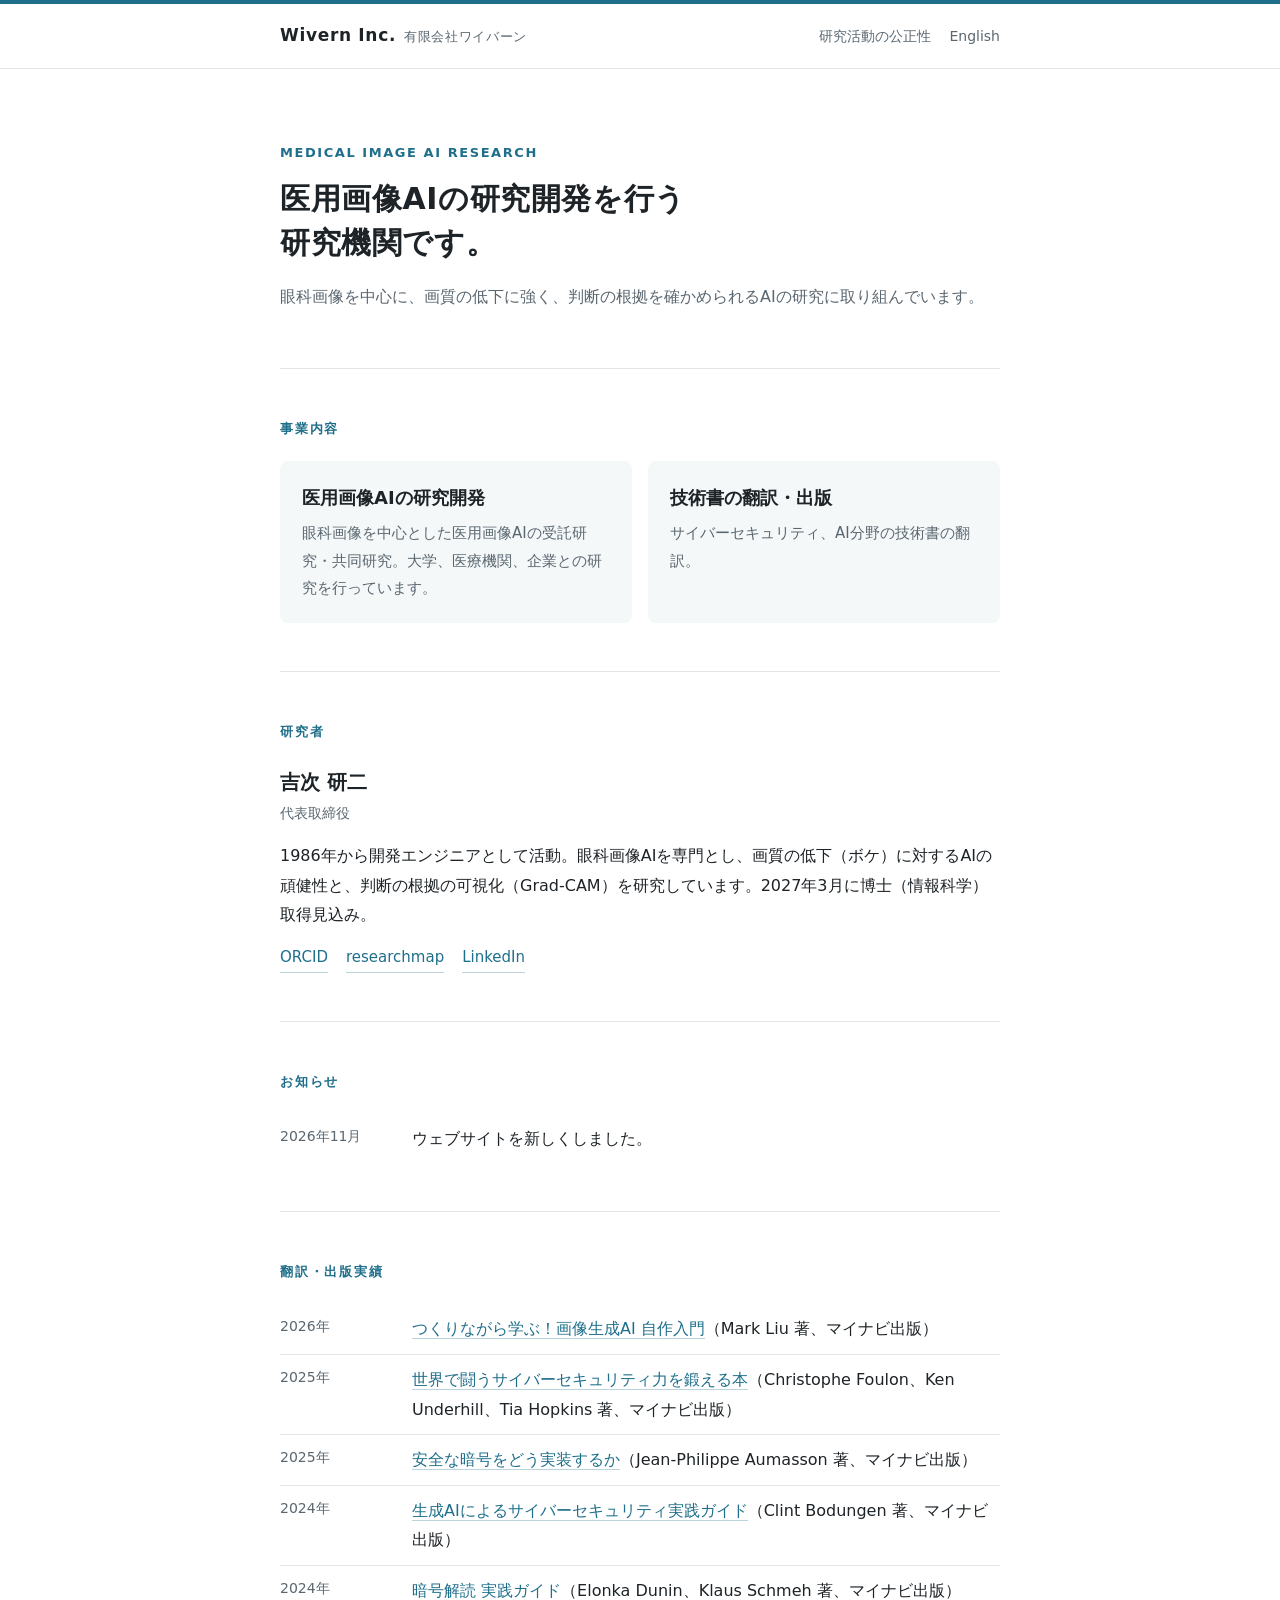
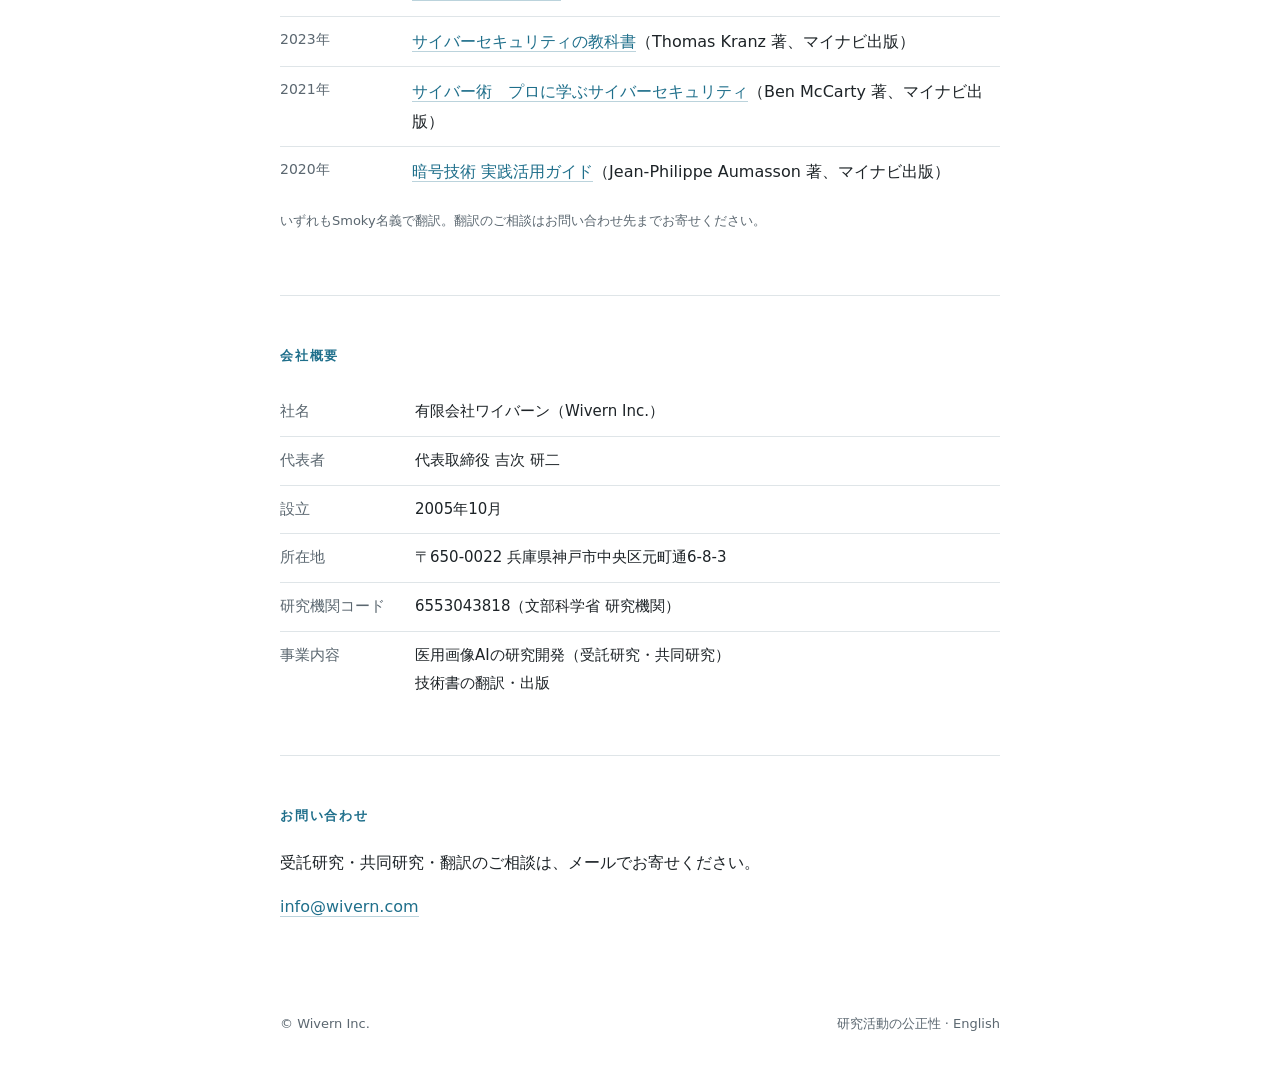
==== index.html @ 62ad583f "Update index.html" ====
<!doctype html>
<html lang="ja">
<head>
<meta charset="utf-8">
<meta name="viewport" content="width=device-width,initial-scale=1">
<title>有限会社ワイバーン | wivern Inc.</title>
<meta name="description" content="有限会社ワイバーンは、医用画像AIの研究開発を行う研究機関です。">
<link rel="stylesheet" href="/style.css">
<link rel="alternate" hreflang="en" href="https://wivern.com/en/">
</head>
<body>
<header class="site"><div class="wrap">
  <a class="brand" href="/">Wivern Inc.<small>有限会社ワイバーン</small></a>
  <nav><a href="/integrity.html">研究活動の公正性</a><a href="/en/">English</a></nav>
</div></header>

<main class="wrap">
  <div class="hero">
    <p class="kicker">MEDICAL IMAGE AI RESEARCH</p>
    <h1>医用画像AIの研究開発を行う<br>研究機関です。</h1>
    <p class="lead">眼科画像を中心に、画質の低下に強く、判断の根拠を確かめられるAIの研究に取り組んでいます。</p>
  </div>

  <section id="business">
    <h2>事業内容</h2>
    <div class="cards">
      <div class="card">
        <h3>医用画像AIの研究開発</h3>
        <p>眼科画像を中心とした医用画像AIの受託研究・共同研究。大学、医療機関、企業との研究を行っています。</p>
      </div>
      <div class="card">
        <h3>技術書の翻訳・出版</h3>
        <p>サイバーセキュリティ、AI分野の技術書の翻訳。</p>
      </div>
    </div>
  </section>

  <section id="researcher" class="person">
    <h2>研究者</h2>
    <p class="name">吉次 研二</p>
    <p class="role">代表取締役</p>
    <p>1986年から開発エンジニアとして活動。眼科画像AIを専門とし、画質の低下（ボケ）に対するAIの頑健性と、判断の根拠の可視化（Grad-CAM）を研究しています。2027年3月に博士（情報科学）取得見込み。</p>
    <!-- 2027年4月以降に追加：慶應義塾大学医学部眼科学教室 客員研究員／兵庫県立大学 客員研究員 -->
    <div class="links">
      <a href="https://orcid.org/0009-0009-2370-3183">ORCID</a>
      <a href="https://researchmap.jp/smokyjp">researchmap</a>
      <a href="https://www.linkedin.com/in/kenji-yoshitsugu/">LinkedIn</a>
    </div>
  </section>

  <section id="news">
    <h2>お知らせ</h2>
    <ul class="plain">
      <li><span class="when">2026年11月</span><span>ウェブサイトを新しくしました。</span></li>
    </ul>
  </section>

  <section id="books">
    <h2>翻訳・出版実績</h2>
    <ul class="plain">
      <li><span class="when">2026年</span><span><a href="https://book.mynavi.jp/ec/products/detail/id=151754">つくりながら学ぶ！画像生成AI 自作入門</a>（Mark Liu 著、マイナビ出版）</span></li>
      <li><span class="when">2025年</span><span><a href="https://book.mynavi.jp/ec/products/detail/id=148414">世界で闘うサイバーセキュリティ力を鍛える本</a>（Christophe Foulon、Ken Underhill、Tia Hopkins 著、マイナビ出版）</span></li>
      <li><span class="when">2025年</span><span><a href="https://book.mynavi.jp/ec/products/detail/id=147364">安全な暗号をどう実装するか</a>（Jean-Philippe Aumasson 著、マイナビ出版）</span></li>
      <li><span class="when">2024年</span><span><a href="https://book.mynavi.jp/ec/products/detail/id=146171">生成AIによるサイバーセキュリティ実践ガイド</a>（Clint Bodungen 著、マイナビ出版）</span></li>
      <li><span class="when">2024年</span><span><a href="https://book.mynavi.jp/ec/products/detail/id=145965">暗号解読 実践ガイド</a>（Elonka Dunin、Klaus Schmeh 著、マイナビ出版）</span></li>
      <li><span class="when">2023年</span><span><a href="https://book.mynavi.jp/ec/products/detail/id=141365">サイバーセキュリティの教科書</a>（Thomas Kranz 著、マイナビ出版）</span></li>
      <li><span class="when">2021年</span><span><a href="https://book.mynavi.jp/ec/products/detail/id=126751">サイバー術　プロに学ぶサイバーセキュリティ</a>（Ben McCarty 著、マイナビ出版）</span></li>
      <li><span class="when">2020年</span><span><a href="https://book.mynavi.jp/ec/products/detail/id=117007">暗号技術 実践活用ガイド</a>（Jean-Philippe Aumasson 著、マイナビ出版）</span></li>
    </ul>
    <p class="note" style="margin-top:12px">いずれもSmoky名義で翻訳。翻訳のご相談はお問い合わせ先までお寄せください。</p>
  </section>

  <section id="company">
    <h2>会社概要</h2>
    <table class="profile">
      <tr><th>社名</th><td>有限会社ワイバーン（Wivern Inc.）</td></tr>
      <tr><th>代表者</th><td>代表取締役 吉次 研二</td></tr>
      <tr><th>設立</th><td>2005年10月</td></tr>
      <tr><th>所在地</th><td>〒650-0022 兵庫県神戸市中央区元町通6-8-3</td></tr>
      <tr><th>研究機関コード</th><td>6553043818（文部科学省 研究機関）</td></tr>
      <tr><th>事業内容</th><td>医用画像AIの研究開発（受託研究・共同研究）<br>技術書の翻訳・出版</td></tr>
    </table>
  </section>

  <section id="contact" style="border-bottom:0">
    <h2>お問い合わせ</h2>
    <p>受託研究・共同研究・翻訳のご相談は、メールでお寄せください。</p>
    <p><a href="mailto:info@wivern.com">info@wivern.com</a></p>
  </section>
</main>

<footer><div class="wrap">
  <span>© Wivern Inc.</span>
  <span><a href="/integrity.html">研究活動の公正性</a> · <a href="/en/">English</a></span>
</div></footer>
</body>
</html>
---- style.css ----
:root{--ink:#1d2327;--sub:#5b6770;--line:#dfe5e8;--accent:#1F6F8B;--bg:#ffffff;--soft:#f5f8f9}
*{box-sizing:border-box}
html{-webkit-text-size-adjust:100%}
body{margin:0;background:var(--bg);color:var(--ink);font-family:"Hiragino Sans","Hiragino Kaku Gothic ProN","Noto Sans JP","Yu Gothic UI","Meiryo",system-ui,sans-serif;line-height:1.85;font-size:16px}
a{color:var(--accent);text-decoration:none;border-bottom:1px solid rgba(31,111,139,.3)}
a:hover{border-bottom-color:var(--accent)}
.wrap{max-width:760px;margin:0 auto;padding:0 20px}
header.site{border-top:4px solid var(--accent);border-bottom:1px solid var(--line)}
header.site .wrap{display:flex;justify-content:space-between;align-items:center;height:64px}
.brand{font-weight:700;letter-spacing:.04em;color:var(--ink);border:0;font-size:17px}
.brand small{font-weight:400;color:var(--sub);margin-left:.6em;font-size:13px}
nav a{font-size:14px;margin-left:18px;border:0;color:var(--sub)}
nav a:hover{color:var(--accent)}
.hero{padding:72px 0 56px;border-bottom:1px solid var(--line)}
.hero p.kicker{margin:0 0 12px;color:var(--accent);font-size:13px;letter-spacing:.12em;font-weight:700}
.hero h1{margin:0 0 18px;font-size:30px;line-height:1.45;letter-spacing:.02em}
.hero p.lead{margin:0;color:var(--sub);font-size:16px}
section{padding:48px 0;border-bottom:1px solid var(--line)}
section h2{font-size:13px;letter-spacing:.14em;color:var(--accent);margin:0 0 20px;font-weight:700;text-transform:uppercase}
h3{font-size:18px;margin:0 0 6px}
p{margin:0 0 14px}
.cards{display:grid;grid-template-columns:1fr 1fr;gap:16px}
.card{background:var(--soft);border-radius:8px;padding:20px 22px}
.card p{margin:0;color:var(--sub);font-size:15px}
.person .name{font-size:20px;font-weight:700;margin:0}
.person .role{color:var(--sub);font-size:14px;margin:0 0 14px}
.links{display:flex;flex-wrap:wrap;gap:10px 18px;margin-top:10px;font-size:15px}
ul.plain{list-style:none;margin:0;padding:0}
ul.plain li{padding:10px 0;border-top:1px solid var(--line);display:grid;grid-template-columns:7.5em 1fr;gap:12px}
ul.plain li:first-child{border-top:0}
ul.plain .when{color:var(--sub);font-size:14px;font-variant-numeric:tabular-nums}
table.profile{border-collapse:collapse;width:100%;font-size:15px}
table.profile th,table.profile td{text-align:left;padding:10px 0;border-top:1px solid var(--line);vertical-align:top}
table.profile tr:first-child th,table.profile tr:first-child td{border-top:0}
table.profile th{width:9em;font-weight:400;color:var(--sub)}
table.profile.wide th{width:14em}
@media (max-width:600px){table.profile.wide th{width:9em}}
.note{font-size:13px;color:var(--sub)}
footer{padding:28px 0 40px;color:var(--sub);font-size:13px}
footer .wrap{display:flex;justify-content:space-between;flex-wrap:wrap;gap:8px}
footer a{color:var(--sub);border:0}
.todo{background:#fff4d6;padding:0 .25em;border-radius:3px}
@media (max-width:600px){
 .hero{padding:48px 0 40px}.hero h1{font-size:24px}
 .cards{grid-template-columns:1fr}
 nav a{margin-left:12px}
 .brand small{display:none}
 ul.plain li{grid-template-columns:1fr;gap:0}
 table.profile th{width:7em}
}
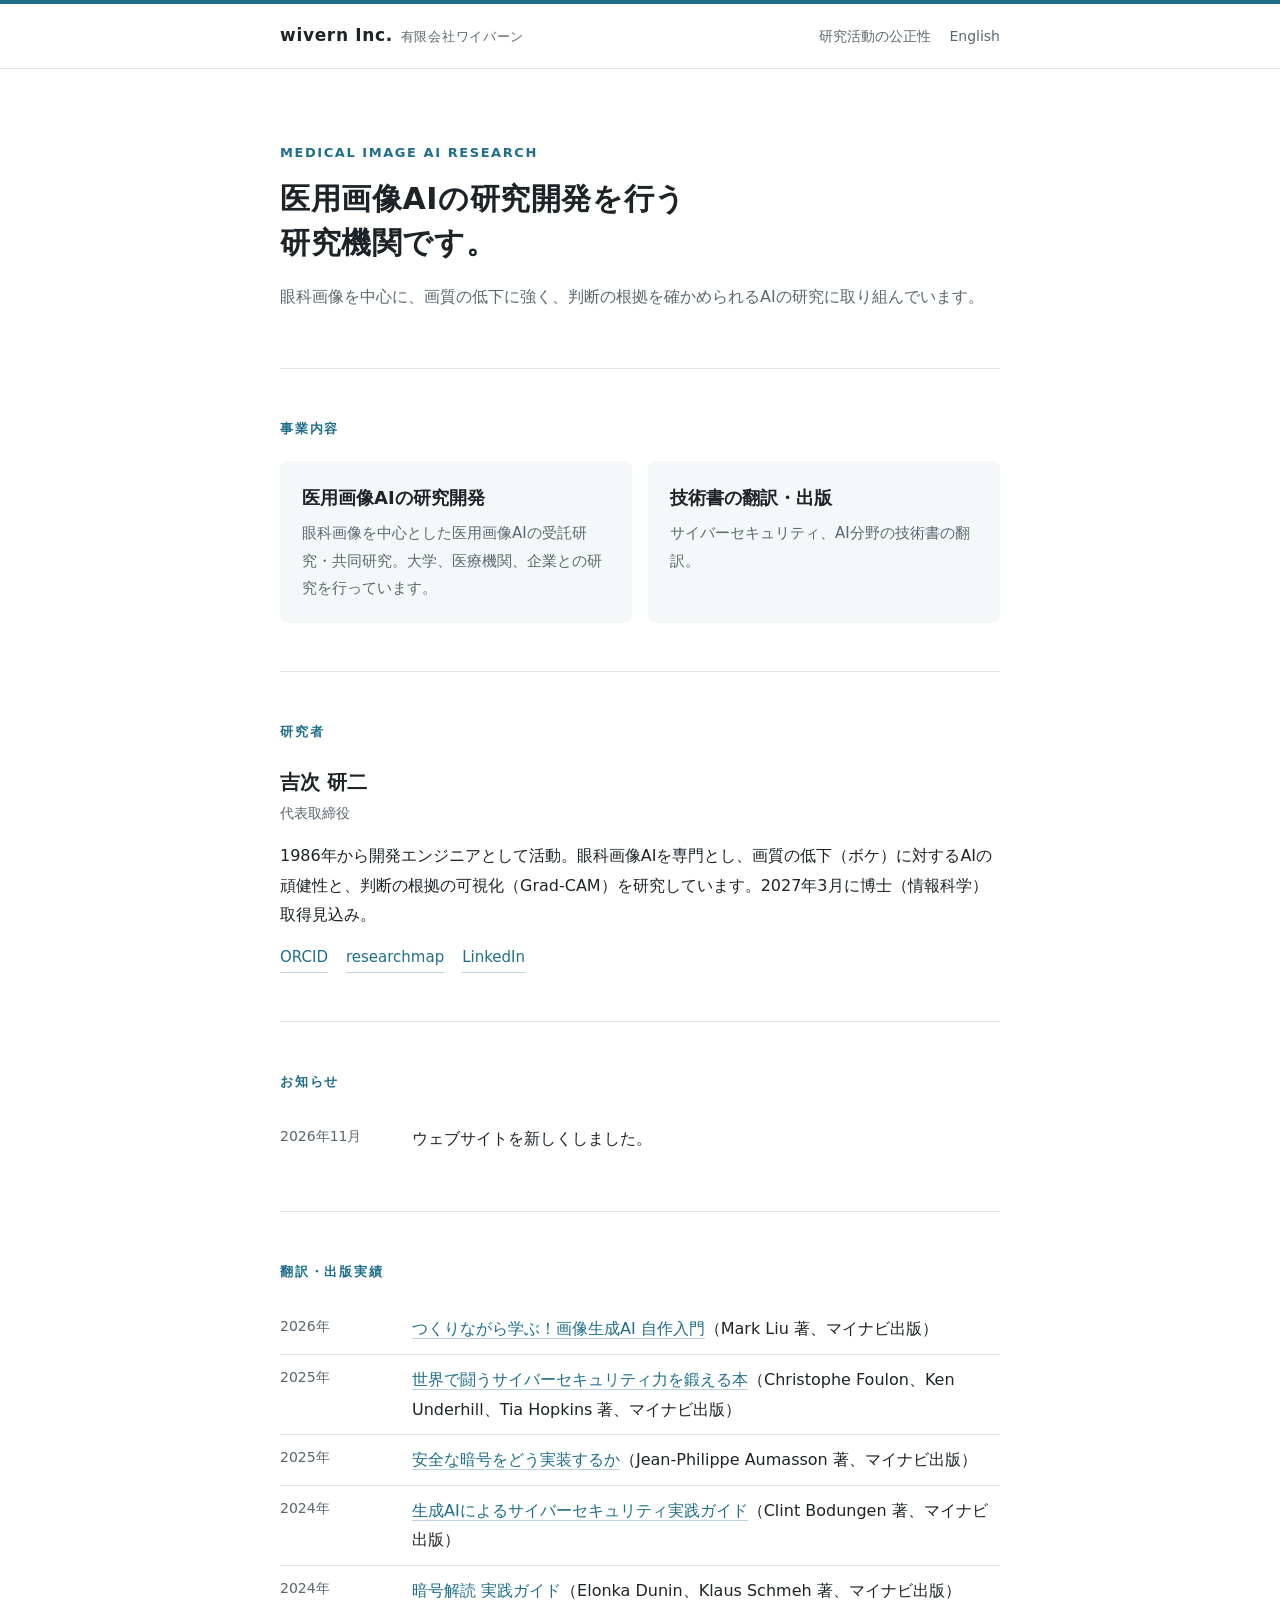
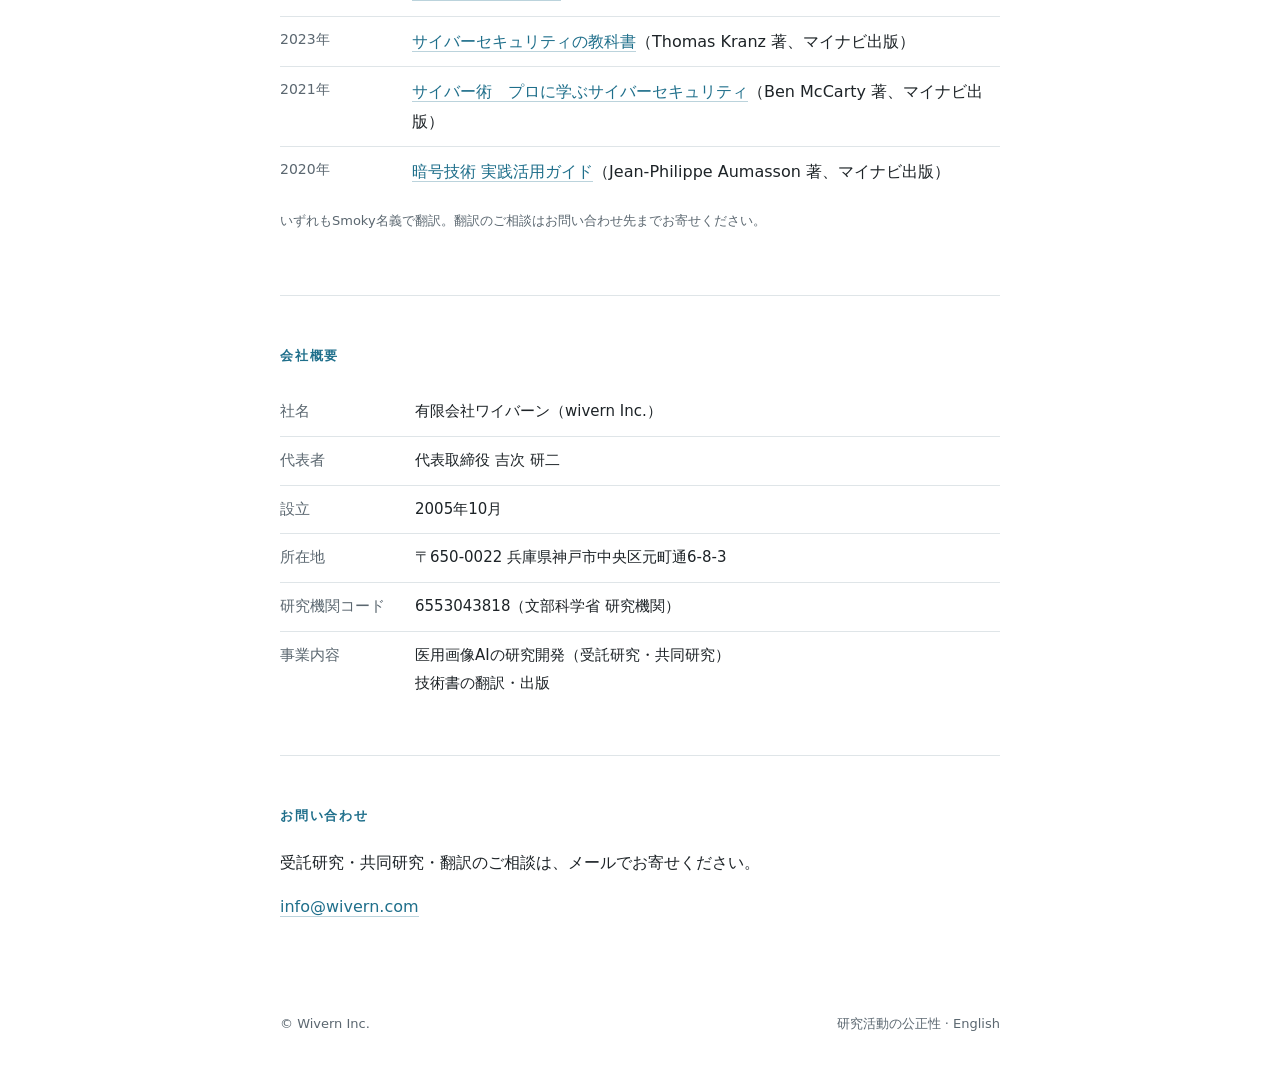
==== commit 659d8a62: "Correct brand name casing in index.html" ====
--- a/index.html
+++ b/index.html
@@ -10,7 +10,7 @@
 </head>
 <body>
 <header class="site"><div class="wrap">
-  <a class="brand" href="/">Wivern Inc.<small>有限会社ワイバーン</small></a>
+  <a class="brand" href="/">wivern Inc.<small>有限会社ワイバーン</small></a>
   <nav><a href="/integrity.html">研究活動の公正性</a><a href="/en/">English</a></nav>
 </div></header>
 
@@ -73,7 +73,7 @@
   <section id="company">
     <h2>会社概要</h2>
     <table class="profile">
-      <tr><th>社名</th><td>有限会社ワイバーン（Wivern Inc.）</td></tr>
+      <tr><th>社名</th><td>有限会社ワイバーン（wivern Inc.）</td></tr>
       <tr><th>代表者</th><td>代表取締役 吉次 研二</td></tr>
       <tr><th>設立</th><td>2005年10月</td></tr>
       <tr><th>所在地</th><td>〒650-0022 兵庫県神戸市中央区元町通6-8-3</td></tr>
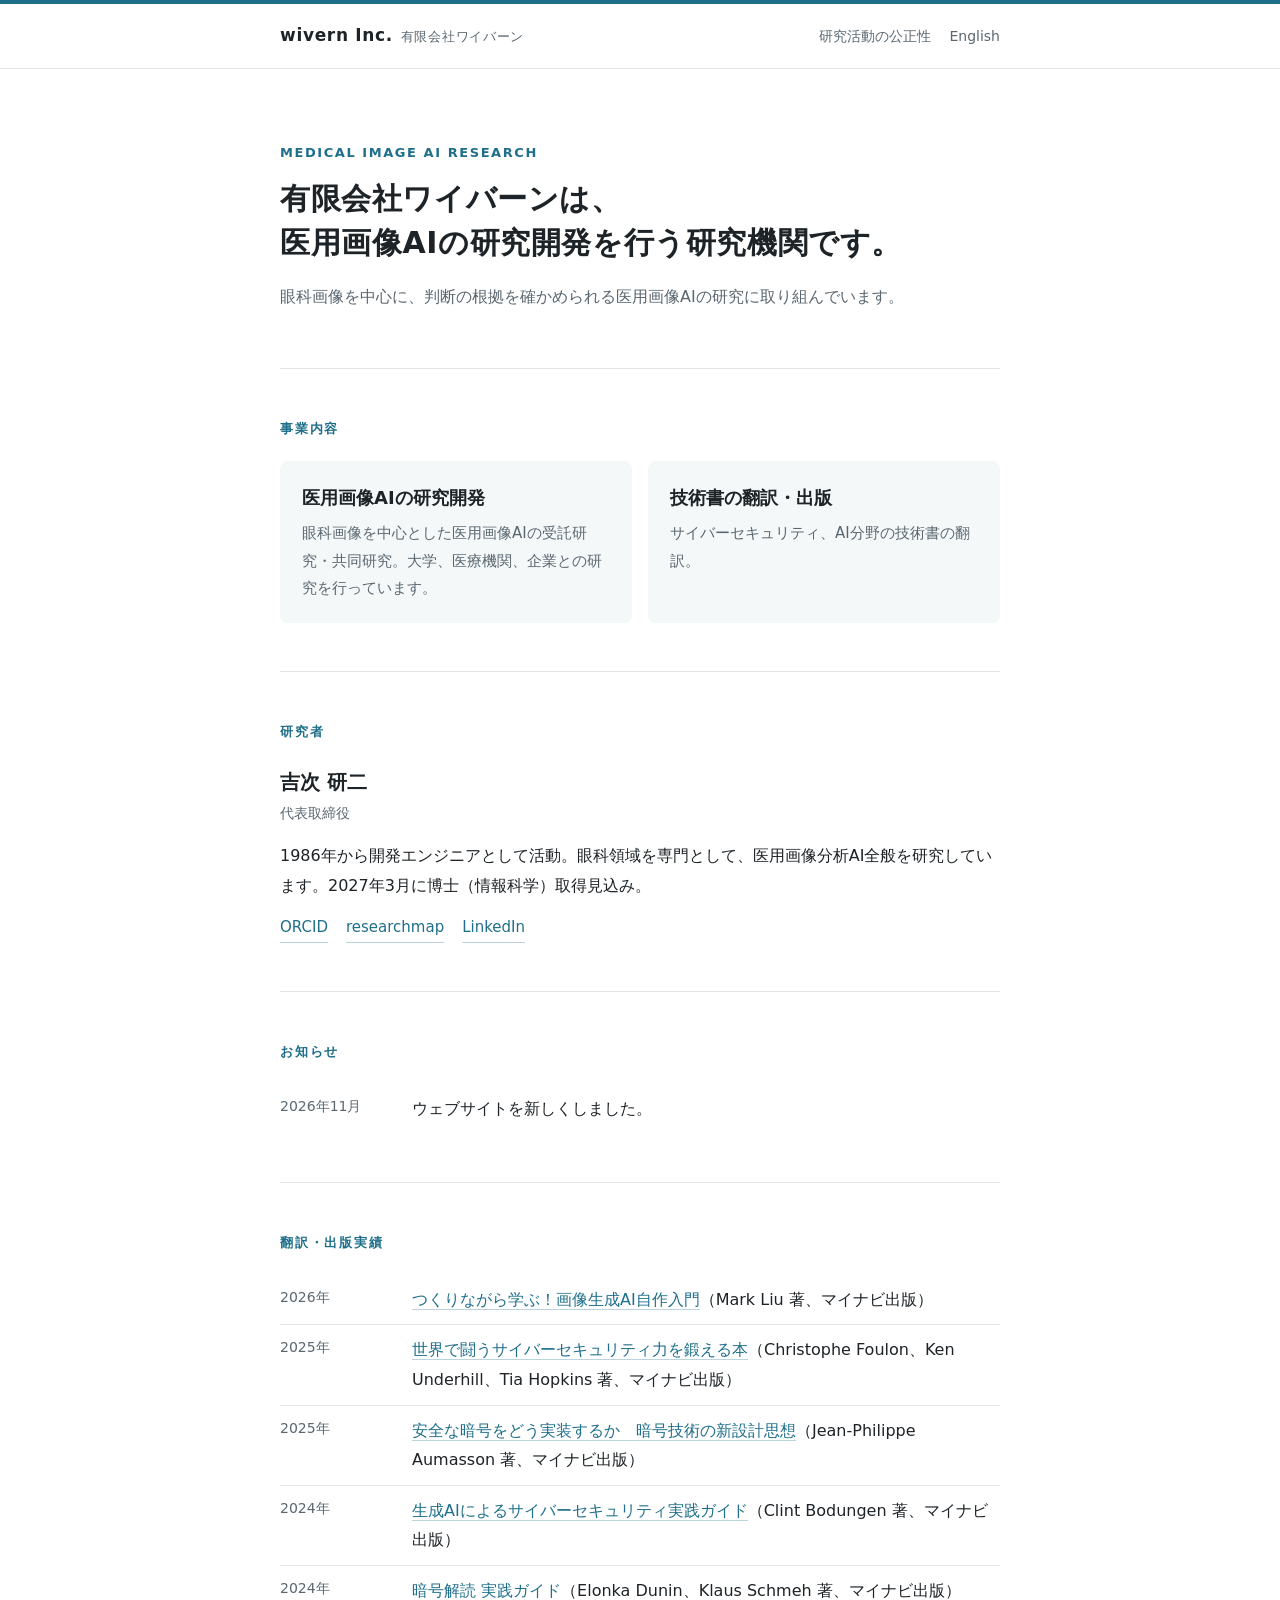
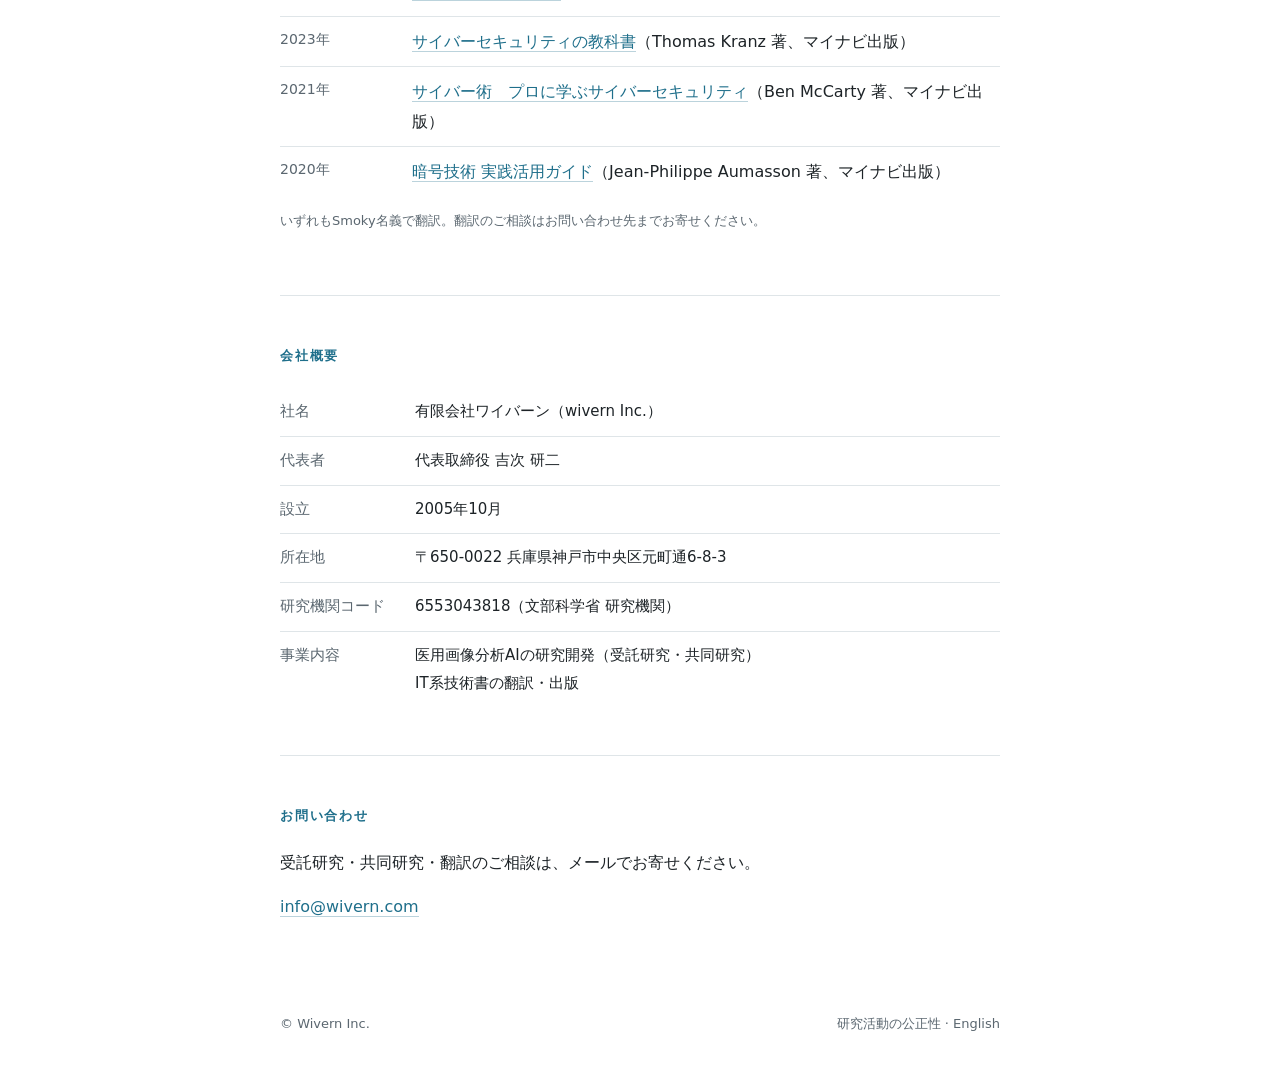
==== commit e9284a55: "Update index.html" ====
--- a/index.html
+++ b/index.html
@@ -5,6 +5,9 @@
 <meta name="viewport" content="width=device-width,initial-scale=1">
 <title>有限会社ワイバーン | wivern Inc.</title>
 <meta name="description" content="有限会社ワイバーンは、医用画像AIの研究開発を行う研究機関です。">
+<link rel="icon" href="/favicon.ico" sizes="16x16 32x32 48x48">
+<link rel="icon" href="/icon-192.png" type="image/png" sizes="192x192">
+<link rel="apple-touch-icon" href="/apple-touch-icon.png">
 <link rel="stylesheet" href="/style.css">
 <link rel="alternate" hreflang="en" href="https://wivern.com/en/">
 </head>
@@ -17,8 +20,8 @@
 <main class="wrap">
   <div class="hero">
     <p class="kicker">MEDICAL IMAGE AI RESEARCH</p>
-    <h1>医用画像AIの研究開発を行う<br>研究機関です。</h1>
-    <p class="lead">眼科画像を中心に、画質の低下に強く、判断の根拠を確かめられるAIの研究に取り組んでいます。</p>
+    <h1>有限会社ワイバーンは、<br>医用画像AIの研究開発を行う研究機関です。</h1>
+    <p class="lead">眼科画像を中心に、判断の根拠を確かめられる医用画像AIの研究に取り組んでいます。</p>
   </div>
 
   <section id="business">
@@ -39,7 +42,7 @@
     <h2>研究者</h2>
     <p class="name">吉次 研二</p>
     <p class="role">代表取締役</p>
-    <p>1986年から開発エンジニアとして活動。眼科画像AIを専門とし、画質の低下（ボケ）に対するAIの頑健性と、判断の根拠の可視化（Grad-CAM）を研究しています。2027年3月に博士（情報科学）取得見込み。</p>
+    <p>1986年から開発エンジニアとして活動。眼科領域を専門として、医用画像分析AI全般を研究しています。2027年3月に博士（情報科学）取得見込み。</p>
     <!-- 2027年4月以降に追加：慶應義塾大学医学部眼科学教室 客員研究員／兵庫県立大学 客員研究員 -->
     <div class="links">
       <a href="https://orcid.org/0009-0009-2370-3183">ORCID</a>
@@ -58,14 +61,14 @@
   <section id="books">
     <h2>翻訳・出版実績</h2>
     <ul class="plain">
-      <li><span class="when">2026年</span><span><a href="https://book.mynavi.jp/ec/products/detail/id=151754">つくりながら学ぶ！画像生成AI 自作入門</a>（Mark Liu 著、マイナビ出版）</span></li>
-      <li><span class="when">2025年</span><span><a href="https://book.mynavi.jp/ec/products/detail/id=148414">世界で闘うサイバーセキュリティ力を鍛える本</a>（Christophe Foulon、Ken Underhill、Tia Hopkins 著、マイナビ出版）</span></li>
-      <li><span class="when">2025年</span><span><a href="https://book.mynavi.jp/ec/products/detail/id=147364">安全な暗号をどう実装するか</a>（Jean-Philippe Aumasson 著、マイナビ出版）</span></li>
-      <li><span class="when">2024年</span><span><a href="https://book.mynavi.jp/ec/products/detail/id=146171">生成AIによるサイバーセキュリティ実践ガイド</a>（Clint Bodungen 著、マイナビ出版）</span></li>
-      <li><span class="when">2024年</span><span><a href="https://book.mynavi.jp/ec/products/detail/id=145965">暗号解読 実践ガイド</a>（Elonka Dunin、Klaus Schmeh 著、マイナビ出版）</span></li>
-      <li><span class="when">2023年</span><span><a href="https://book.mynavi.jp/ec/products/detail/id=141365">サイバーセキュリティの教科書</a>（Thomas Kranz 著、マイナビ出版）</span></li>
-      <li><span class="when">2021年</span><span><a href="https://book.mynavi.jp/ec/products/detail/id=126751">サイバー術　プロに学ぶサイバーセキュリティ</a>（Ben McCarty 著、マイナビ出版）</span></li>
-      <li><span class="when">2020年</span><span><a href="https://book.mynavi.jp/ec/products/detail/id=117007">暗号技術 実践活用ガイド</a>（Jean-Philippe Aumasson 著、マイナビ出版）</span></li>
+      <li><span class="when">2026年</span><span><a href="https://amzn.asia/d/09Zhmthr" target="_blank">つくりながら学ぶ！画像生成AI自作入門</a>（Mark Liu 著、マイナビ出版）</span></li>
+      <li><span class="when">2025年</span><span><a href="https://amzn.asia/d/0iZ1kX16" target="_blank">世界で闘うサイバーセキュリティ力を鍛える本</a>（Christophe Foulon、Ken Underhill、Tia Hopkins 著、マイナビ出版）</span></li>
+      <li><span class="when">2025年</span><span><a href="https://amzn.asia/d/0abVyfJ5" target="_blank">安全な暗号をどう実装するか　暗号技術の新設計思想</a>（Jean-Philippe Aumasson 著、マイナビ出版）</span></li>
+      <li><span class="when">2024年</span><span><a href="https://amzn.asia/d/021cN7FE" target="_blank">生成AIによるサイバーセキュリティ実践ガイド</a>（Clint Bodungen 著、マイナビ出版）</span></li>
+      <li><span class="when">2024年</span><span><a href="https://amzn.asia/d/0fw4Bp3z" target="_blank">暗号解読 実践ガイド</a>（Elonka Dunin、Klaus Schmeh 著、マイナビ出版）</span></li>
+      <li><span class="when">2023年</span><span><a href="https://amzn.asia/d/0aZmvIIE" target="_blank">サイバーセキュリティの教科書</a>（Thomas Kranz 著、マイナビ出版）</span></li>
+      <li><span class="when">2021年</span><span><a href="https://amzn.asia/d/07TLB77l" target="_blank">サイバー術　プロに学ぶサイバーセキュリティ</a>（Ben McCarty 著、マイナビ出版）</span></li>
+      <li><span class="when">2020年</span><span><a href="https://amzn.asia/d/0iyDgwgM" target="_blank">暗号技術 実践活用ガイド</a>（Jean-Philippe Aumasson 著、マイナビ出版）</span></li>
     </ul>
     <p class="note" style="margin-top:12px">いずれもSmoky名義で翻訳。翻訳のご相談はお問い合わせ先までお寄せください。</p>
   </section>
@@ -78,7 +81,7 @@
       <tr><th>設立</th><td>2005年10月</td></tr>
       <tr><th>所在地</th><td>〒650-0022 兵庫県神戸市中央区元町通6-8-3</td></tr>
       <tr><th>研究機関コード</th><td>6553043818（文部科学省 研究機関）</td></tr>
-      <tr><th>事業内容</th><td>医用画像AIの研究開発（受託研究・共同研究）<br>技術書の翻訳・出版</td></tr>
+      <tr><th>事業内容</th><td>医用画像分析AIの研究開発（受託研究・共同研究）<br>IT系技術書の翻訳・出版</td></tr>
     </table>
   </section>
 
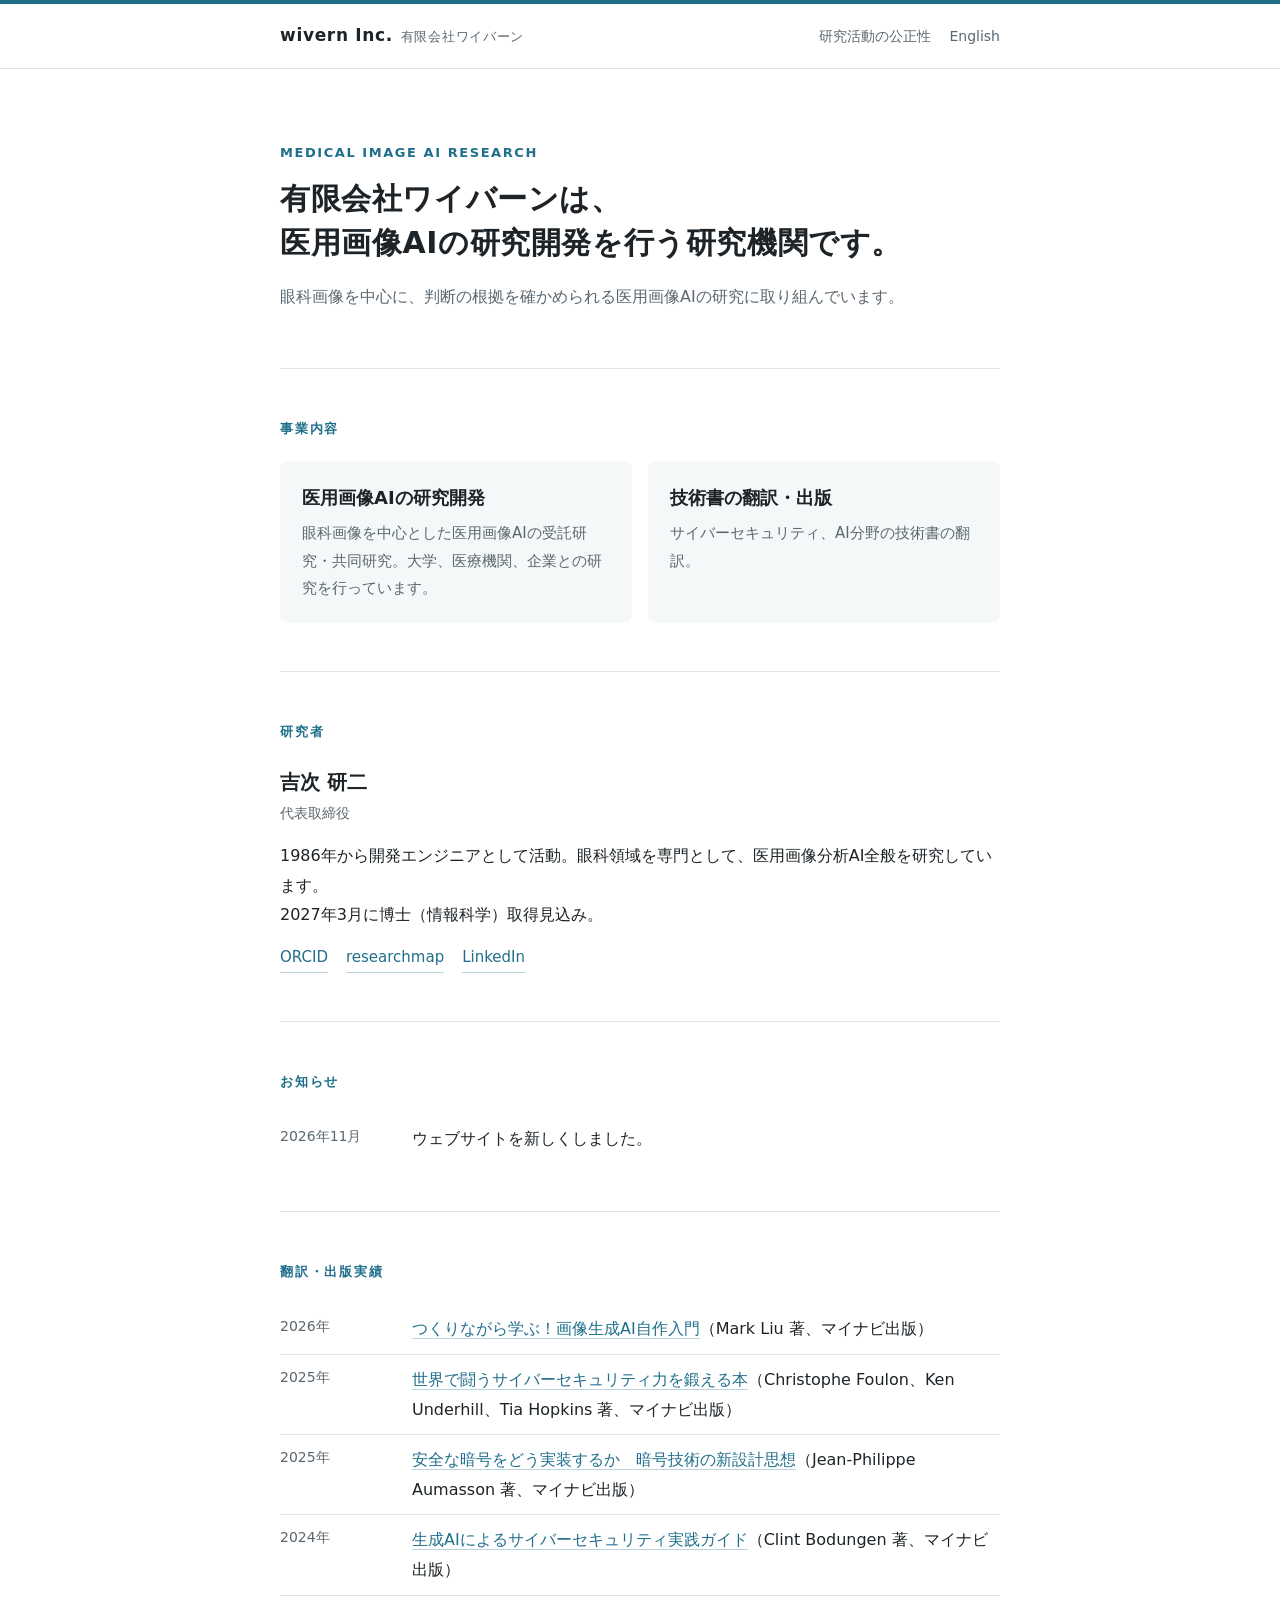
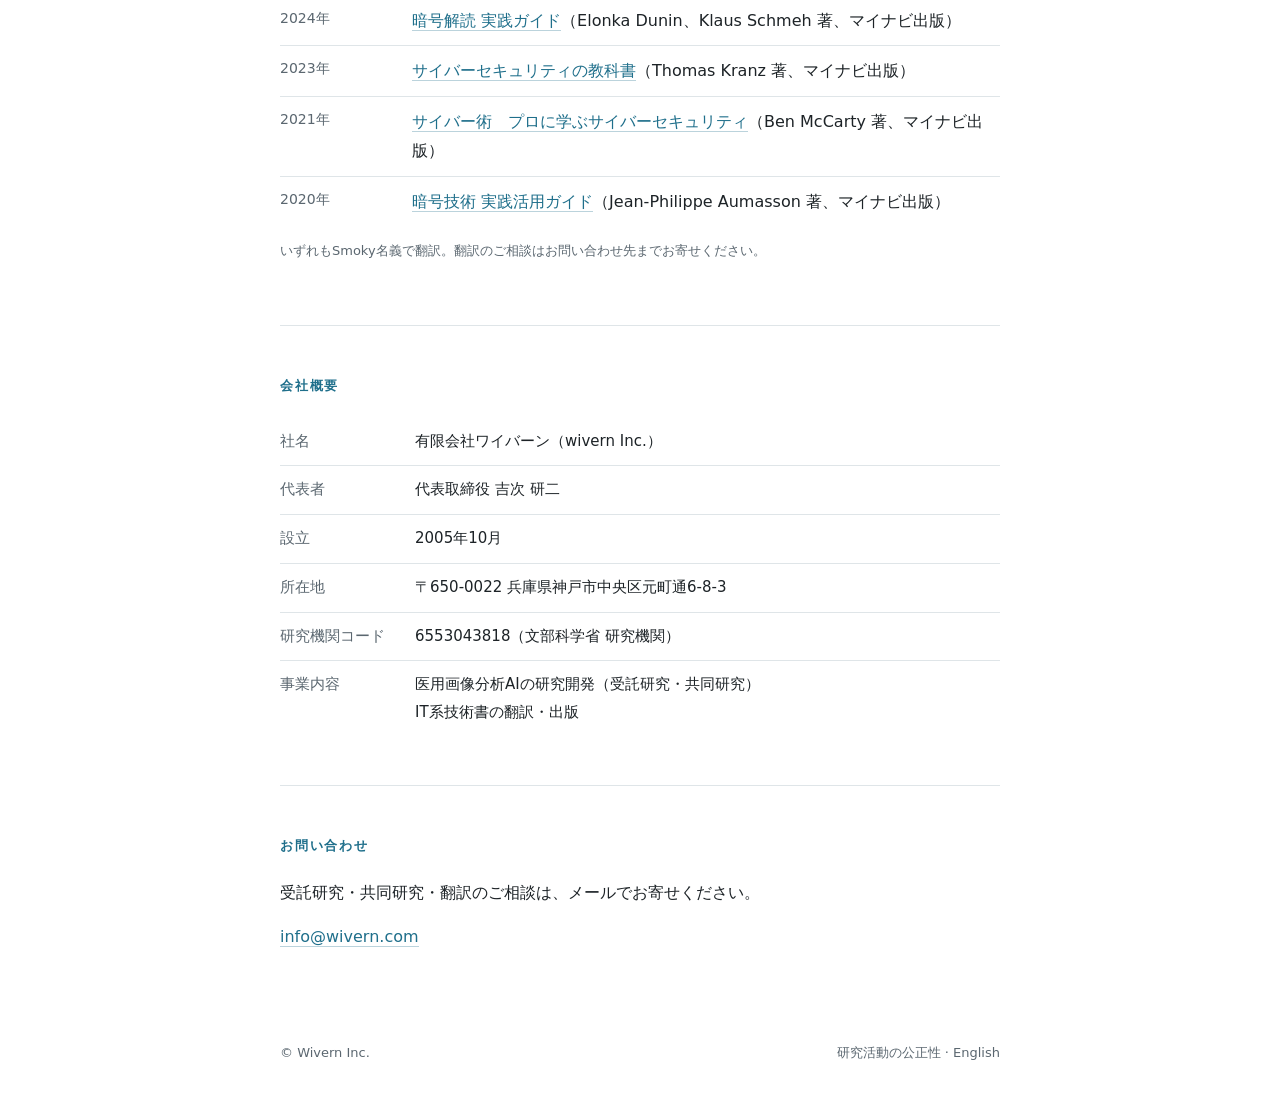
==== commit e209588e: "Improve formatting of researcher description Added line break in researcher description for better f" ====
--- a/index.html
+++ b/index.html
@@ -42,7 +42,7 @@
     <h2>研究者</h2>
     <p class="name">吉次 研二</p>
     <p class="role">代表取締役</p>
-    <p>1986年から開発エンジニアとして活動。眼科領域を専門として、医用画像分析AI全般を研究しています。2027年3月に博士（情報科学）取得見込み。</p>
+    <p>1986年から開発エンジニアとして活動。眼科領域を専門として、医用画像分析AI全般を研究しています。<br>2027年3月に博士（情報科学）取得見込み。</p>
     <!-- 2027年4月以降に追加：慶應義塾大学医学部眼科学教室 客員研究員／兵庫県立大学 客員研究員 -->
     <div class="links">
       <a href="https://orcid.org/0009-0009-2370-3183">ORCID</a>
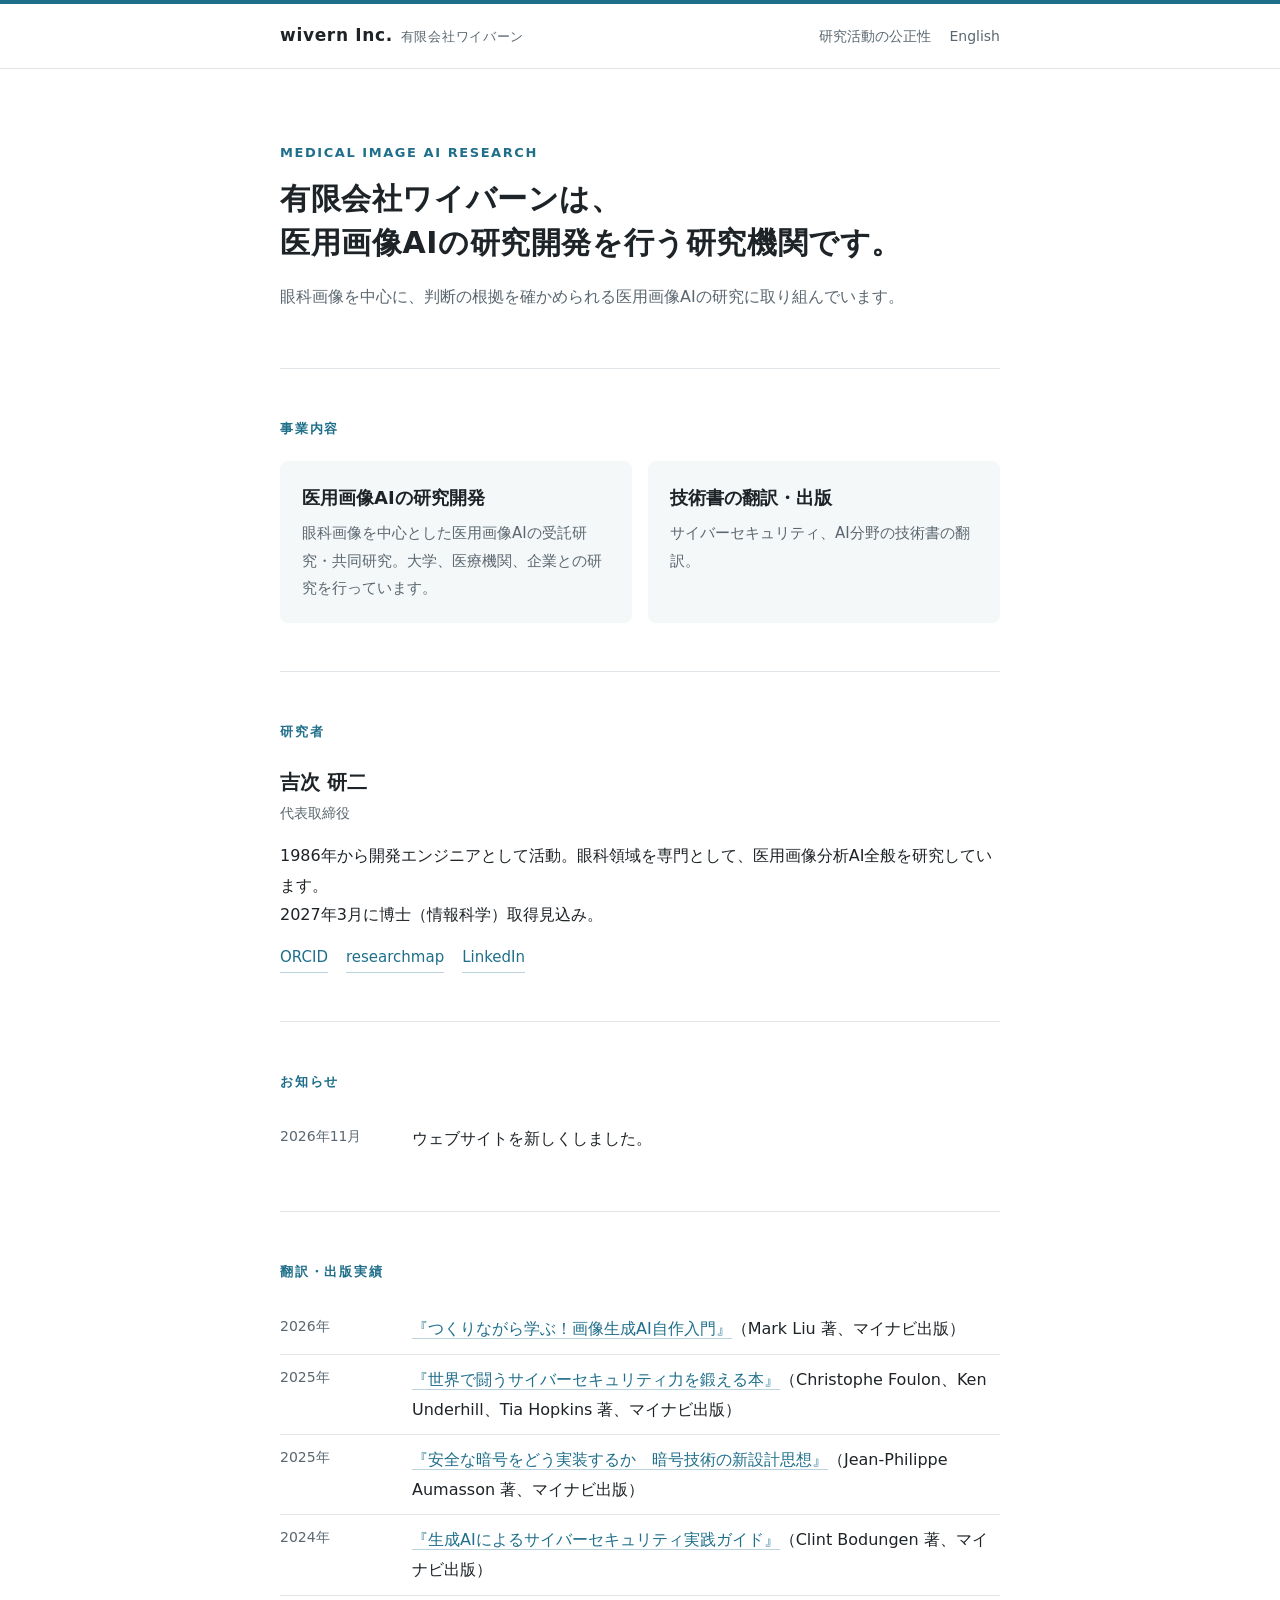
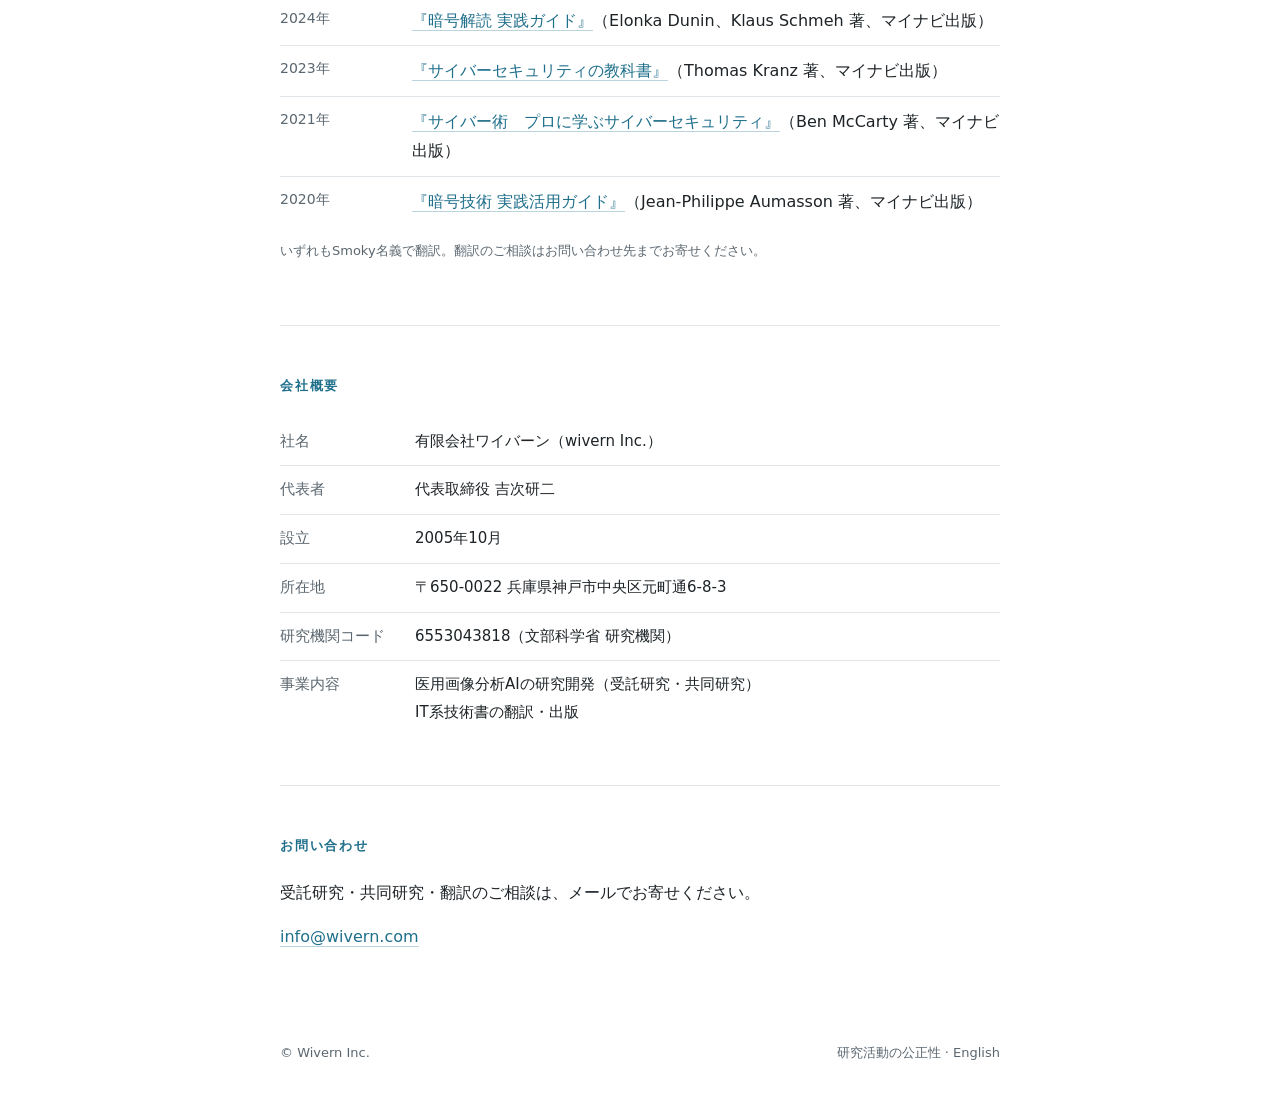
==== commit 8c96c9e3: "Update index.html" ====
--- a/index.html
+++ b/index.html
@@ -61,14 +61,14 @@
   <section id="books">
     <h2>翻訳・出版実績</h2>
     <ul class="plain">
-      <li><span class="when">2026年</span><span><a href="https://amzn.asia/d/09Zhmthr" target="_blank">つくりながら学ぶ！画像生成AI自作入門</a>（Mark Liu 著、マイナビ出版）</span></li>
-      <li><span class="when">2025年</span><span><a href="https://amzn.asia/d/0iZ1kX16" target="_blank">世界で闘うサイバーセキュリティ力を鍛える本</a>（Christophe Foulon、Ken Underhill、Tia Hopkins 著、マイナビ出版）</span></li>
-      <li><span class="when">2025年</span><span><a href="https://amzn.asia/d/0abVyfJ5" target="_blank">安全な暗号をどう実装するか　暗号技術の新設計思想</a>（Jean-Philippe Aumasson 著、マイナビ出版）</span></li>
-      <li><span class="when">2024年</span><span><a href="https://amzn.asia/d/021cN7FE" target="_blank">生成AIによるサイバーセキュリティ実践ガイド</a>（Clint Bodungen 著、マイナビ出版）</span></li>
-      <li><span class="when">2024年</span><span><a href="https://amzn.asia/d/0fw4Bp3z" target="_blank">暗号解読 実践ガイド</a>（Elonka Dunin、Klaus Schmeh 著、マイナビ出版）</span></li>
-      <li><span class="when">2023年</span><span><a href="https://amzn.asia/d/0aZmvIIE" target="_blank">サイバーセキュリティの教科書</a>（Thomas Kranz 著、マイナビ出版）</span></li>
-      <li><span class="when">2021年</span><span><a href="https://amzn.asia/d/07TLB77l" target="_blank">サイバー術　プロに学ぶサイバーセキュリティ</a>（Ben McCarty 著、マイナビ出版）</span></li>
-      <li><span class="when">2020年</span><span><a href="https://amzn.asia/d/0iyDgwgM" target="_blank">暗号技術 実践活用ガイド</a>（Jean-Philippe Aumasson 著、マイナビ出版）</span></li>
+      <li><span class="when">2026年</span><span><a href="https://amzn.asia/d/09Zhmthr" target="_blank">『つくりながら学ぶ！画像生成AI自作入門』</a>（Mark Liu 著、マイナビ出版）</span></li>
+      <li><span class="when">2025年</span><span><a href="https://amzn.asia/d/0iZ1kX16" target="_blank">『世界で闘うサイバーセキュリティ力を鍛える本』</a>（Christophe Foulon、Ken Underhill、Tia Hopkins 著、マイナビ出版）</span></li>
+      <li><span class="when">2025年</span><span><a href="https://amzn.asia/d/0abVyfJ5" target="_blank">『安全な暗号をどう実装するか　暗号技術の新設計思想』</a>（Jean-Philippe Aumasson 著、マイナビ出版）</span></li>
+      <li><span class="when">2024年</span><span><a href="https://amzn.asia/d/021cN7FE" target="_blank">『生成AIによるサイバーセキュリティ実践ガイド』</a>（Clint Bodungen 著、マイナビ出版）</span></li>
+      <li><span class="when">2024年</span><span><a href="https://amzn.asia/d/0fw4Bp3z" target="_blank">『暗号解読 実践ガイド』</a>（Elonka Dunin、Klaus Schmeh 著、マイナビ出版）</span></li>
+      <li><span class="when">2023年</span><span><a href="https://amzn.asia/d/0aZmvIIE" target="_blank">『サイバーセキュリティの教科書』</a>（Thomas Kranz 著、マイナビ出版）</span></li>
+      <li><span class="when">2021年</span><span><a href="https://amzn.asia/d/07TLB77l" target="_blank">『サイバー術　プロに学ぶサイバーセキュリティ』</a>（Ben McCarty 著、マイナビ出版）</span></li>
+      <li><span class="when">2020年</span><span><a href="https://amzn.asia/d/0iyDgwgM" target="_blank">『暗号技術 実践活用ガイド』</a>（Jean-Philippe Aumasson 著、マイナビ出版）</span></li>
     </ul>
     <p class="note" style="margin-top:12px">いずれもSmoky名義で翻訳。翻訳のご相談はお問い合わせ先までお寄せください。</p>
   </section>
@@ -77,7 +77,7 @@
     <h2>会社概要</h2>
     <table class="profile">
       <tr><th>社名</th><td>有限会社ワイバーン（wivern Inc.）</td></tr>
-      <tr><th>代表者</th><td>代表取締役 吉次 研二</td></tr>
+      <tr><th>代表者</th><td>代表取締役 吉次研二</td></tr>
       <tr><th>設立</th><td>2005年10月</td></tr>
       <tr><th>所在地</th><td>〒650-0022 兵庫県神戸市中央区元町通6-8-3</td></tr>
       <tr><th>研究機関コード</th><td>6553043818（文部科学省 研究機関）</td></tr>
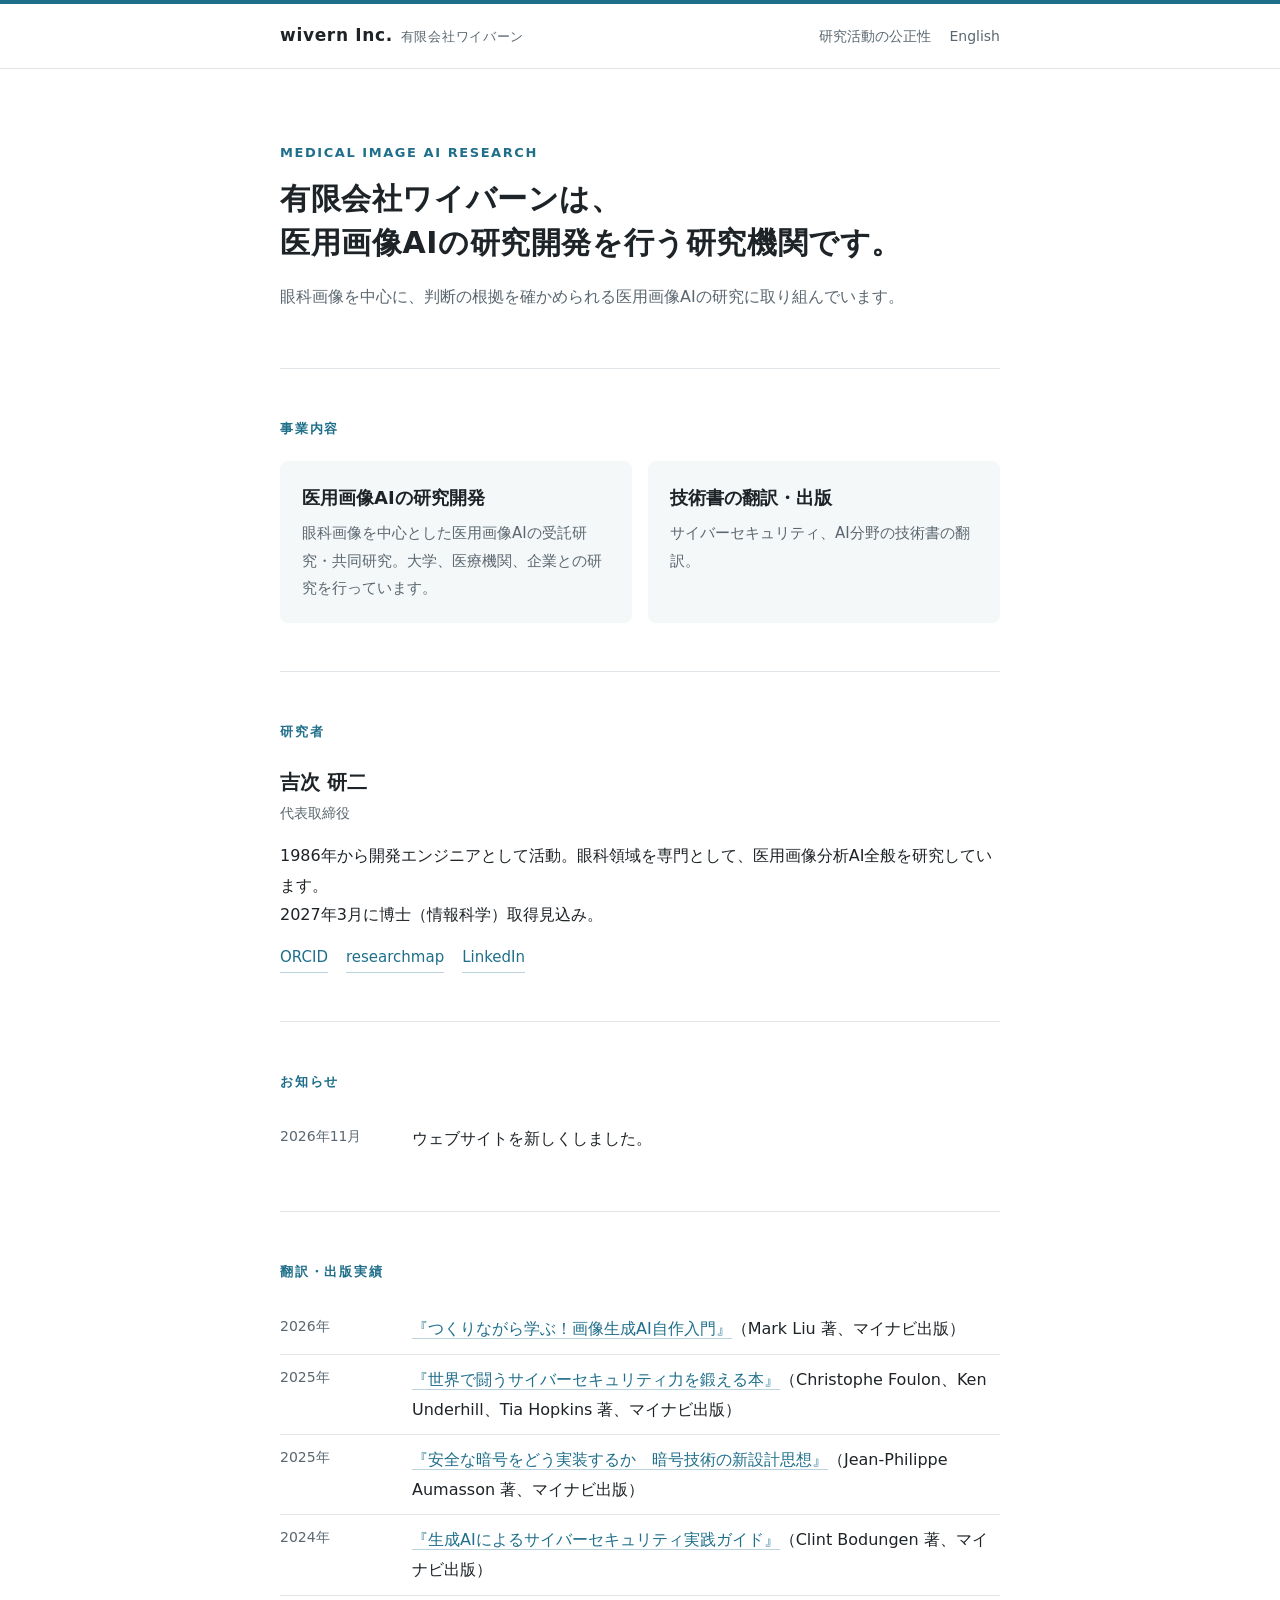
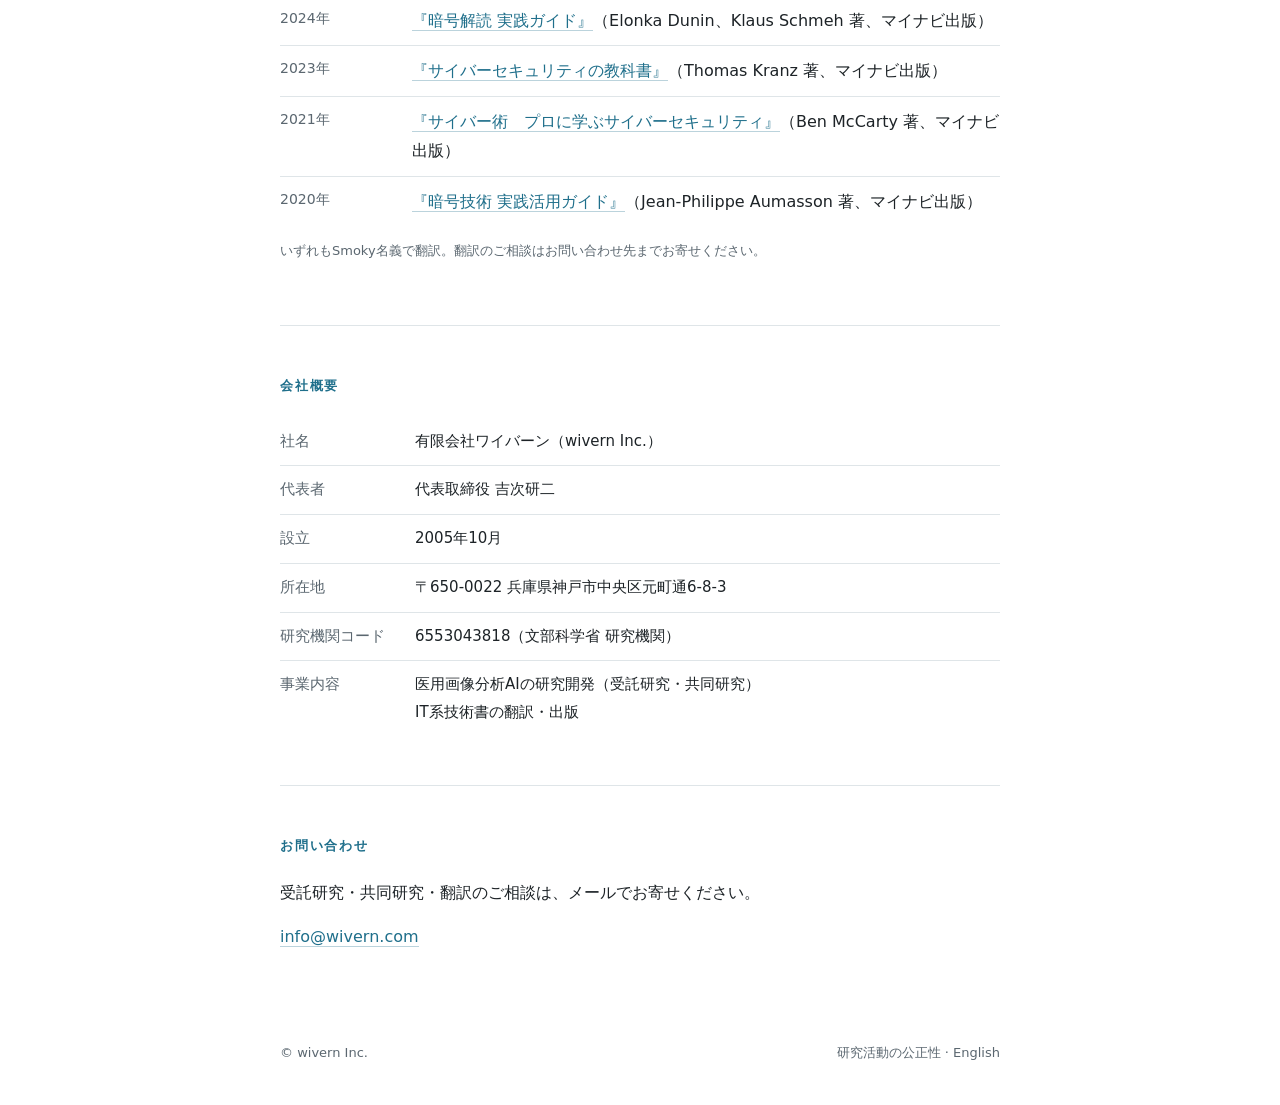
==== commit f14a788a: "Fix footer copyright text casing" ====
--- a/index.html
+++ b/index.html
@@ -93,7 +93,7 @@
 </main>
 
 <footer><div class="wrap">
-  <span>© Wivern Inc.</span>
+  <span>© wivern Inc.</span>
   <span><a href="/integrity.html">研究活動の公正性</a> · <a href="/en/">English</a></span>
 </div></footer>
 </body>
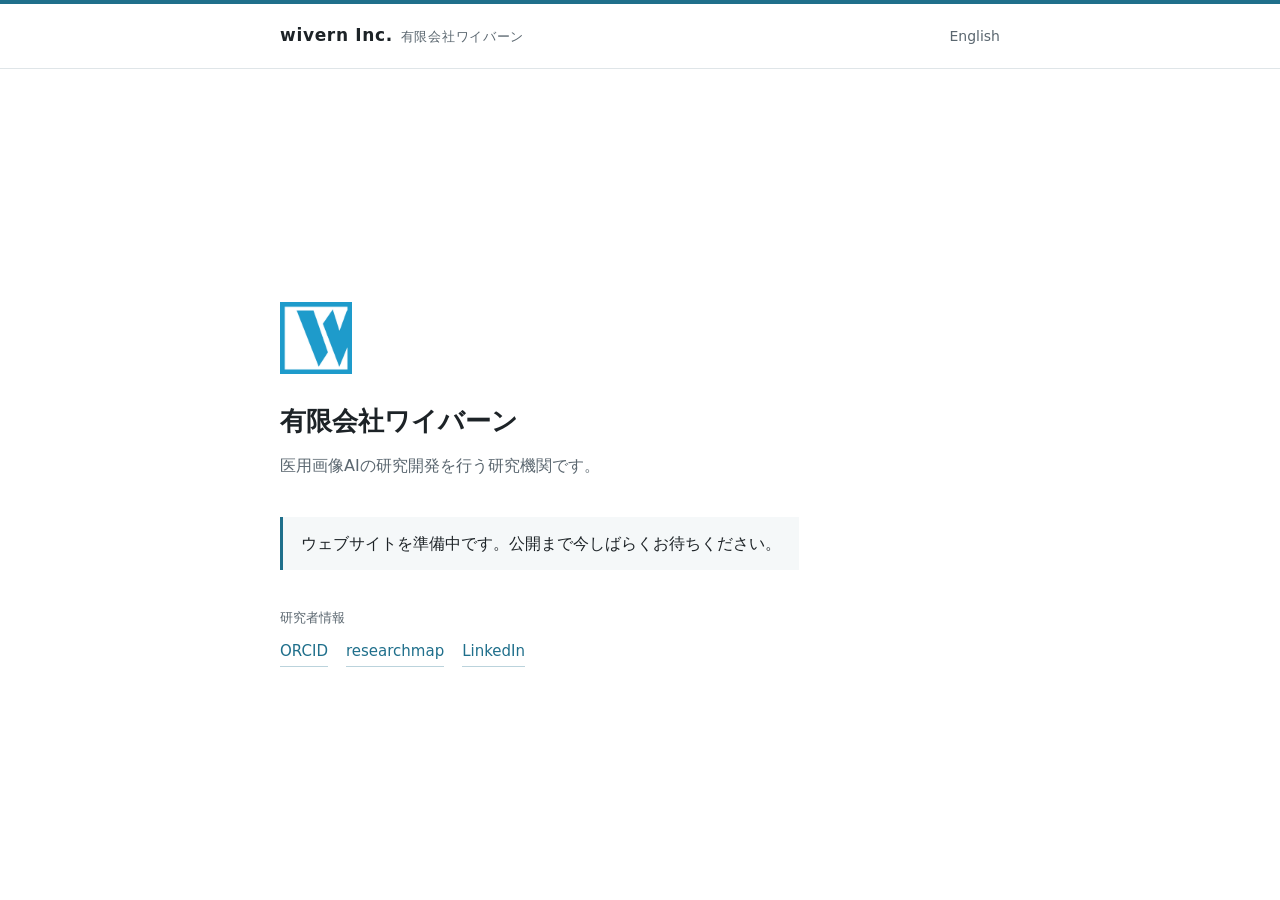
==== commit 90279a20: "Rename uc_index.html to index.html" ====
--- a/index.html
+++ b/index.html
@@ -4,97 +4,36 @@
 <meta charset="utf-8">
 <meta name="viewport" content="width=device-width,initial-scale=1">
 <title>有限会社ワイバーン | wivern Inc.</title>
-<meta name="description" content="有限会社ワイバーンは、医用画像AIの研究開発を行う研究機関です。">
+<meta name="description" content="有限会社ワイバーンは、医用画像AIの研究開発を行う研究機関です。ウェブサイトは準備中です。">
 <link rel="icon" href="/favicon.ico" sizes="16x16 32x32 48x48">
 <link rel="icon" href="/icon-192.png" type="image/png" sizes="192x192">
 <link rel="apple-touch-icon" href="/apple-touch-icon.png">
 <link rel="stylesheet" href="/style.css">
 <link rel="alternate" hreflang="en" href="https://wivern.com/en/">
+<style>
+ .uc{min-height:calc(100vh - 69px);display:flex;flex-direction:column;justify-content:center;padding:48px 20px}
+ .uc img{width:72px;height:72px;margin-bottom:28px}
+ .uc h1{font-size:26px;margin:0 0 10px;line-height:1.5}
+ .uc .tag{color:var(--sub);margin:0 0 36px}
+ .uc .status{display:inline-block;align-self:flex-start;background:var(--soft);border-left:3px solid var(--accent);padding:12px 18px;margin:0 0 36px}
+</style>
 </head>
 <body>
 <header class="site"><div class="wrap">
   <a class="brand" href="/">wivern Inc.<small>有限会社ワイバーン</small></a>
-  <nav><a href="/integrity.html">研究活動の公正性</a><a href="/en/">English</a></nav>
+  <nav><a href="/en/">English</a></nav>
 </div></header>
-
-<main class="wrap">
-  <div class="hero">
-    <p class="kicker">MEDICAL IMAGE AI RESEARCH</p>
-    <h1>有限会社ワイバーンは、<br>医用画像AIの研究開発を行う研究機関です。</h1>
-    <p class="lead">眼科画像を中心に、判断の根拠を確かめられる医用画像AIの研究に取り組んでいます。</p>
+<main class="wrap uc">
+  <img src="/icon-192.png" alt="wivern Inc.">
+  <h1>有限会社ワイバーン</h1>
+  <p class="tag">医用画像AIの研究開発を行う研究機関です。</p>
+  <p class="status">ウェブサイトを準備中です。公開まで今しばらくお待ちください。</p>
+  <p class="note" style="margin-bottom:8px">研究者情報</p>
+  <div class="links" style="margin-top:0">
+    <a href="https://orcid.org/0009-0009-2370-3183">ORCID</a>
+    <a href="https://researchmap.jp/smokyjp">researchmap</a>
+    <a href="https://www.linkedin.com/in/kenji-yoshitsugu/">LinkedIn</a>
   </div>
-
-  <section id="business">
-    <h2>事業内容</h2>
-    <div class="cards">
-      <div class="card">
-        <h3>医用画像AIの研究開発</h3>
-        <p>眼科画像を中心とした医用画像AIの受託研究・共同研究。大学、医療機関、企業との研究を行っています。</p>
-      </div>
-      <div class="card">
-        <h3>技術書の翻訳・出版</h3>
-        <p>サイバーセキュリティ、AI分野の技術書の翻訳。</p>
-      </div>
-    </div>
-  </section>
-
-  <section id="researcher" class="person">
-    <h2>研究者</h2>
-    <p class="name">吉次 研二</p>
-    <p class="role">代表取締役</p>
-    <p>1986年から開発エンジニアとして活動。眼科領域を専門として、医用画像分析AI全般を研究しています。<br>2027年3月に博士（情報科学）取得見込み。</p>
-    <!-- 2027年4月以降に追加：慶應義塾大学医学部眼科学教室 客員研究員／兵庫県立大学 客員研究員 -->
-    <div class="links">
-      <a href="https://orcid.org/0009-0009-2370-3183">ORCID</a>
-      <a href="https://researchmap.jp/smokyjp">researchmap</a>
-      <a href="https://www.linkedin.com/in/kenji-yoshitsugu/">LinkedIn</a>
-    </div>
-  </section>
-
-  <section id="news">
-    <h2>お知らせ</h2>
-    <ul class="plain">
-      <li><span class="when">2026年11月</span><span>ウェブサイトを新しくしました。</span></li>
-    </ul>
-  </section>
-
-  <section id="books">
-    <h2>翻訳・出版実績</h2>
-    <ul class="plain">
-      <li><span class="when">2026年</span><span><a href="https://amzn.asia/d/09Zhmthr" target="_blank">『つくりながら学ぶ！画像生成AI自作入門』</a>（Mark Liu 著、マイナビ出版）</span></li>
-      <li><span class="when">2025年</span><span><a href="https://amzn.asia/d/0iZ1kX16" target="_blank">『世界で闘うサイバーセキュリティ力を鍛える本』</a>（Christophe Foulon、Ken Underhill、Tia Hopkins 著、マイナビ出版）</span></li>
-      <li><span class="when">2025年</span><span><a href="https://amzn.asia/d/0abVyfJ5" target="_blank">『安全な暗号をどう実装するか　暗号技術の新設計思想』</a>（Jean-Philippe Aumasson 著、マイナビ出版）</span></li>
-      <li><span class="when">2024年</span><span><a href="https://amzn.asia/d/021cN7FE" target="_blank">『生成AIによるサイバーセキュリティ実践ガイド』</a>（Clint Bodungen 著、マイナビ出版）</span></li>
-      <li><span class="when">2024年</span><span><a href="https://amzn.asia/d/0fw4Bp3z" target="_blank">『暗号解読 実践ガイド』</a>（Elonka Dunin、Klaus Schmeh 著、マイナビ出版）</span></li>
-      <li><span class="when">2023年</span><span><a href="https://amzn.asia/d/0aZmvIIE" target="_blank">『サイバーセキュリティの教科書』</a>（Thomas Kranz 著、マイナビ出版）</span></li>
-      <li><span class="when">2021年</span><span><a href="https://amzn.asia/d/07TLB77l" target="_blank">『サイバー術　プロに学ぶサイバーセキュリティ』</a>（Ben McCarty 著、マイナビ出版）</span></li>
-      <li><span class="when">2020年</span><span><a href="https://amzn.asia/d/0iyDgwgM" target="_blank">『暗号技術 実践活用ガイド』</a>（Jean-Philippe Aumasson 著、マイナビ出版）</span></li>
-    </ul>
-    <p class="note" style="margin-top:12px">いずれもSmoky名義で翻訳。翻訳のご相談はお問い合わせ先までお寄せください。</p>
-  </section>
-
-  <section id="company">
-    <h2>会社概要</h2>
-    <table class="profile">
-      <tr><th>社名</th><td>有限会社ワイバーン（wivern Inc.）</td></tr>
-      <tr><th>代表者</th><td>代表取締役 吉次研二</td></tr>
-      <tr><th>設立</th><td>2005年10月</td></tr>
-      <tr><th>所在地</th><td>〒650-0022 兵庫県神戸市中央区元町通6-8-3</td></tr>
-      <tr><th>研究機関コード</th><td>6553043818（文部科学省 研究機関）</td></tr>
-      <tr><th>事業内容</th><td>医用画像分析AIの研究開発（受託研究・共同研究）<br>IT系技術書の翻訳・出版</td></tr>
-    </table>
-  </section>
-
-  <section id="contact" style="border-bottom:0">
-    <h2>お問い合わせ</h2>
-    <p>受託研究・共同研究・翻訳のご相談は、メールでお寄せください。</p>
-    <p><a href="mailto:info@wivern.com">info@wivern.com</a></p>
-  </section>
 </main>
-
-<footer><div class="wrap">
-  <span>© wivern Inc.</span>
-  <span><a href="/integrity.html">研究活動の公正性</a> · <a href="/en/">English</a></span>
-</div></footer>
 </body>
 </html>
